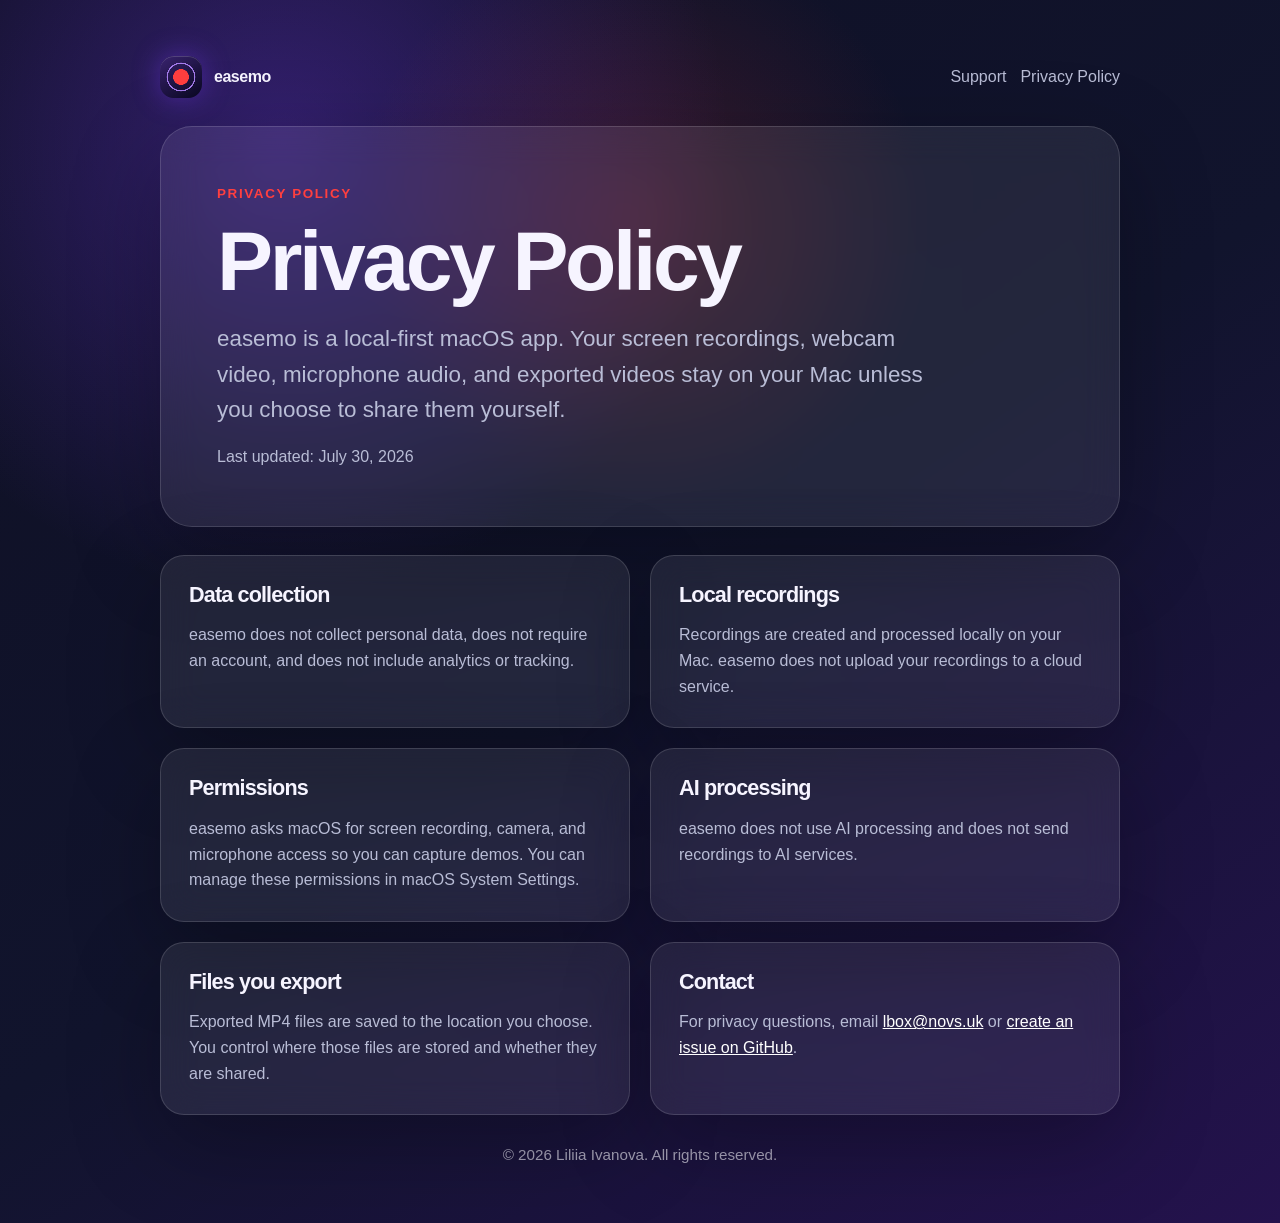
==== docs/privacy/index.html @ 2cd30e90 "Add support and privacy Pages site Co-authored-by: lil <lilyok@users.noreply.github.com>" ====
<!doctype html>
<html lang="en">
<head>
  <meta charset="utf-8">
  <meta name="viewport" content="width=device-width, initial-scale=1">
  <title>easemo Privacy Policy</title>
  <meta
    name="description"
    content="Privacy policy for easemo, a local-first screen recording app for macOS."
  >
  <link rel="stylesheet" href="../styles.css">
</head>
<body>
  <main>
    <nav aria-label="Main navigation">
      <a class="brand" href="../">
        <span class="icon" aria-hidden="true"></span>
        <span>easemo</span>
      </a>
      <div class="nav-links">
        <a href="../support/">Support</a>
        <a href="../privacy/">Privacy Policy</a>
      </div>
    </nav>

    <section class="hero">
      <p class="eyebrow">Privacy Policy</p>
      <h1>Privacy Policy</h1>
      <p class="lead">
        easemo is a local-first macOS app. Your screen recordings, webcam video,
        microphone audio, and exported videos stay on your Mac unless you choose
        to share them yourself.
      </p>
      <p>Last updated: July 30, 2026</p>
    </section>

    <section class="grid" aria-label="Privacy policy details">
      <div class="card">
        <h2>Data collection</h2>
        <p>
          easemo does not collect personal data, does not require an account,
          and does not include analytics or tracking.
        </p>
      </div>

      <div class="card">
        <h2>Local recordings</h2>
        <p>
          Recordings are created and processed locally on your Mac. easemo does
          not upload your recordings to a cloud service.
        </p>
      </div>

      <div class="card">
        <h2>Permissions</h2>
        <p>
          easemo asks macOS for screen recording, camera, and microphone access
          so you can capture demos. You can manage these permissions in macOS
          System Settings.
        </p>
      </div>

      <div class="card">
        <h2>AI processing</h2>
        <p>
          easemo does not use AI processing and does not send recordings to AI
          services.
        </p>
      </div>

      <div class="card">
        <h2>Files you export</h2>
        <p>
          Exported MP4 files are saved to the location you choose. You control
          where those files are stored and whether they are shared.
        </p>
      </div>

      <div class="card">
        <h2>Contact</h2>
        <p>
          For privacy questions, email
          <a href="mailto:lbox@novs.uk">lbox@novs.uk</a> or
          <a href="https://github.com/lilyok/easemo/issues">create an issue on GitHub</a>.
        </p>
      </div>
    </section>

    <footer>
      &copy; 2026 Liliia Ivanova. All rights reserved.
    </footer>
  </main>
</body>
</html>
---- docs/styles.css ----
:root {
  color-scheme: dark;
  --bg: #0f1024;
  --card: rgba(255, 255, 255, 0.08);
  --card-border: rgba(255, 255, 255, 0.14);
  --text: #f6f4ff;
  --muted: #b9bdd6;
  --accent: #7c3cff;
  --accent-2: #ff3f3f;
}

* {
  box-sizing: border-box;
}

body {
  margin: 0;
  min-height: 100vh;
  font-family: -apple-system, BlinkMacSystemFont, "Segoe UI", sans-serif;
  color: var(--text);
  background:
    radial-gradient(circle at 50% 18%, rgba(255, 63, 63, 0.18), transparent 18rem),
    radial-gradient(circle at 22% 12%, rgba(124, 60, 255, 0.34), transparent 28rem),
    linear-gradient(145deg, var(--bg), #11142d 52%, #24124d);
  line-height: 1.6;
}

main {
  width: min(960px, calc(100% - 40px));
  margin: 0 auto;
  padding: 56px 0;
}

nav {
  display: flex;
  justify-content: space-between;
  align-items: center;
  gap: 16px;
  margin-bottom: 28px;
}

.brand {
  display: inline-flex;
  align-items: center;
  gap: 12px;
  color: var(--text);
  font-weight: 800;
  text-decoration: none;
  letter-spacing: -0.03em;
}

.nav-links {
  display: flex;
  flex-wrap: wrap;
  gap: 14px;
}

.nav-links a {
  color: var(--muted);
  text-decoration: none;
}

.nav-links a:hover,
a {
  color: white;
}

.icon {
  width: 42px;
  height: 42px;
  border-radius: 14px;
  background:
    radial-gradient(circle at 50% 50%, var(--accent-2) 0 26%, transparent 27%),
    radial-gradient(circle at 50% 50%, transparent 0 44%, rgba(180, 136, 255, 0.9) 45% 48%, transparent 49%),
    linear-gradient(145deg, #39236f, #090820);
  box-shadow:
    0 0 28px rgba(124, 60, 255, 0.42),
    inset 0 1px 0 rgba(255, 255, 255, 0.16);
}

.hero,
.card {
  border: 1px solid var(--card-border);
  background: var(--card);
  box-shadow: 0 28px 90px rgba(0, 0, 0, 0.28);
  backdrop-filter: blur(18px);
}

.hero {
  padding: 56px;
  border-radius: 32px;
}

.card {
  padding: 28px;
  border-radius: 24px;
}

h1,
h2 {
  margin: 0;
  letter-spacing: -0.04em;
  line-height: 1.05;
}

h1 {
  font-size: clamp(2.6rem, 7vw, 5.25rem);
}

h2 {
  margin-bottom: 12px;
  font-size: 1.35rem;
}

p,
li {
  color: var(--muted);
}

p {
  margin: 16px 0 0;
}

ul {
  margin: 16px 0 0;
  padding-left: 1.25rem;
}

.lead {
  max-width: 720px;
  font-size: clamp(1.12rem, 2.4vw, 1.4rem);
}

.grid {
  display: grid;
  grid-template-columns: repeat(2, minmax(0, 1fr));
  gap: 20px;
  margin-top: 28px;
}

.button {
  display: inline-flex;
  align-items: center;
  margin-top: 22px;
  padding: 12px 16px;
  border-radius: 14px;
  color: white;
  background: linear-gradient(135deg, var(--accent), #5d45f5);
  text-decoration: none;
  font-weight: 700;
  box-shadow: 0 14px 36px rgba(124, 60, 255, 0.34);
}

.button + .button {
  margin-left: 10px;
}

.button.secondary {
  border: 1px solid var(--card-border);
  background: rgba(255, 255, 255, 0.08);
  box-shadow: none;
}

.eyebrow {
  margin: 0 0 12px;
  color: var(--accent-2);
  font-size: 0.84rem;
  font-weight: 800;
  letter-spacing: 0.12em;
  text-transform: uppercase;
}

footer {
  margin-top: 28px;
  color: rgba(246, 244, 255, 0.64);
  font-size: 0.95rem;
  text-align: center;
}

@media (max-width: 720px) {
  main {
    width: min(100% - 28px, 960px);
    padding: 32px 0;
  }

  nav {
    align-items: flex-start;
    flex-direction: column;
  }

  .hero {
    padding: 32px;
    border-radius: 26px;
  }

  .grid {
    grid-template-columns: 1fr;
  }

  .button + .button {
    margin-left: 0;
  }
}
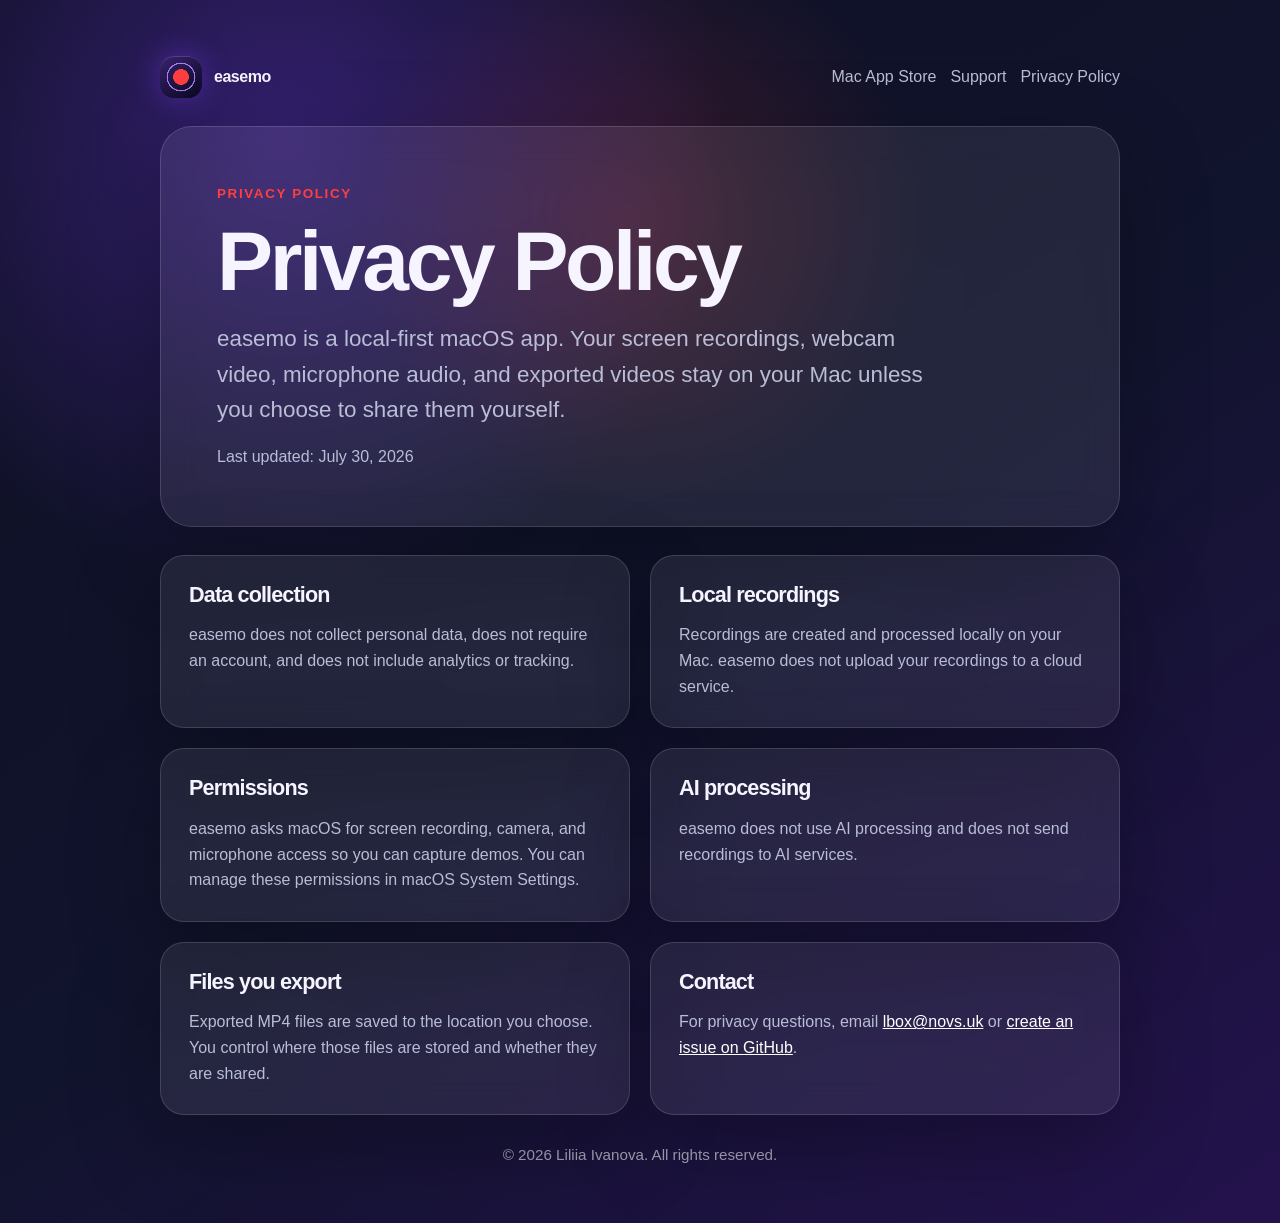
==== commit 42c7a035: "Add App Store link to secondary pages Keep navigation consistent so visitors can reach the app from " ====
--- a/docs/privacy/index.html
+++ b/docs/privacy/index.html
@@ -18,6 +18,7 @@
         <span>easemo</span>
       </a>
       <div class="nav-links">
+        <a href="https://apps.apple.com/us/app/easemo/id6783882422">Mac App Store</a>
         <a href="../support/">Support</a>
         <a href="../privacy/">Privacy Policy</a>
       </div>
